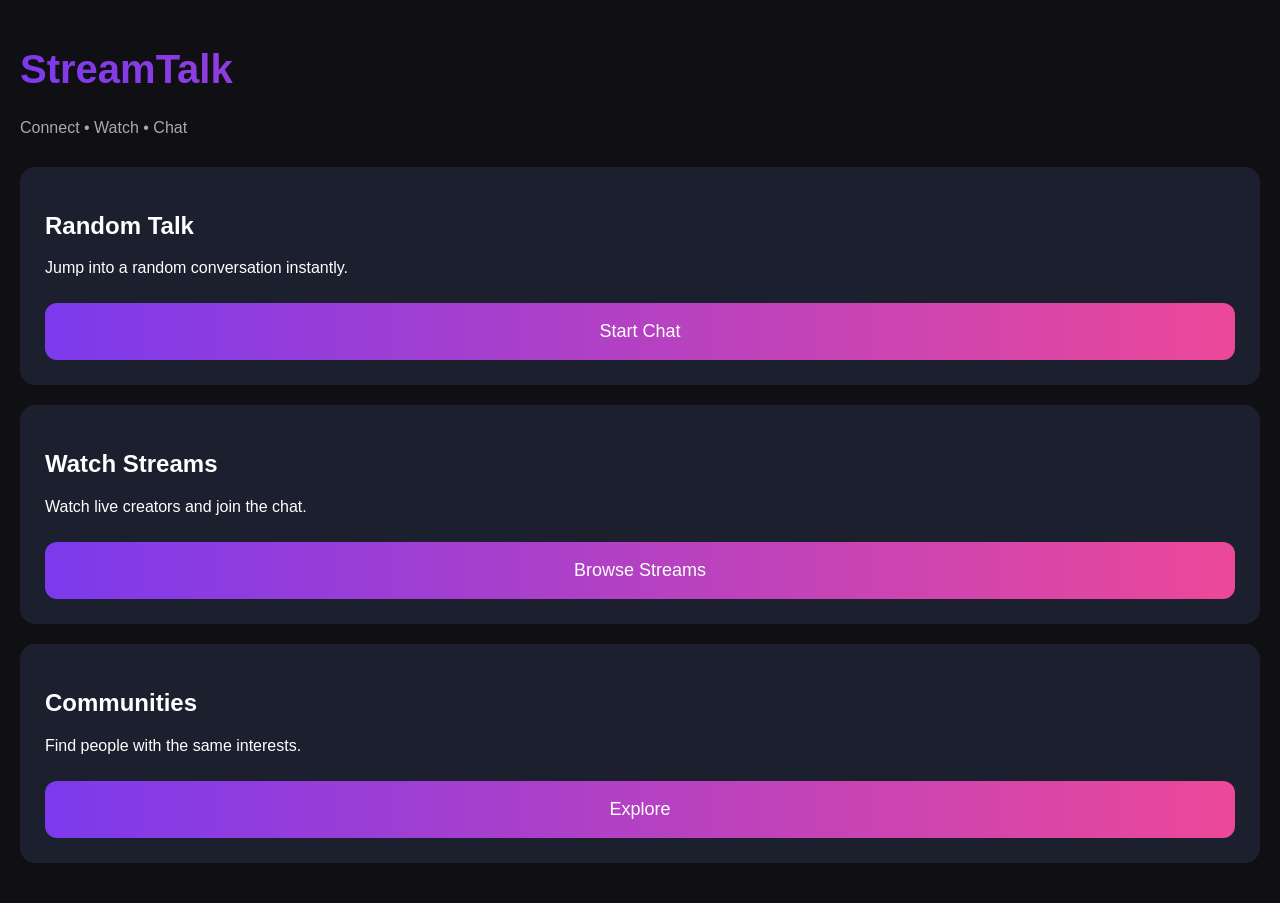
==== index.html @ 2873b9b7 "Create index.html" ====
<!DOCTYPE html>
<html>

<head>
<meta name="viewport" content="width=device-width, initial-scale=1">
<title>StreamTalk</title>

<style>

body{
background:#0f0f14;
color:white;
font-family:Arial;
margin:0;
padding:20px;
}

h1{
font-size:40px;
background:linear-gradient(90deg,#7c3aed,#ec4899);
-webkit-background-clip:text;
color:transparent;
}

.tagline{
color:#aaa;
margin-bottom:30px;
}

.card{
background:#1c1f2e;
padding:25px;
border-radius:15px;
margin-bottom:20px;
}

button{
width:100%;
padding:18px;
border:none;
border-radius:12px;
font-size:18px;
background:linear-gradient(90deg,#7c3aed,#ec4899);
color:white;
margin-top:10px;
}

</style>

</head>

<body>

<h1>StreamTalk</h1>

<p class="tagline">Connect • Watch • Chat</p>

<div class="card">

<h2>Random Talk</h2>
<p>Jump into a random conversation instantly.</p>

<button>Start Chat</button>

</div>

<div class="card">

<h2>Watch Streams</h2>
<p>Watch live creators and join the chat.</p>

<button>Browse Streams</button>

</div>

<div class="card">

<h2>Communities</h2>
<p>Find people with the same interests.</p>

<button>Explore</button>

</div>

</body>

</html>
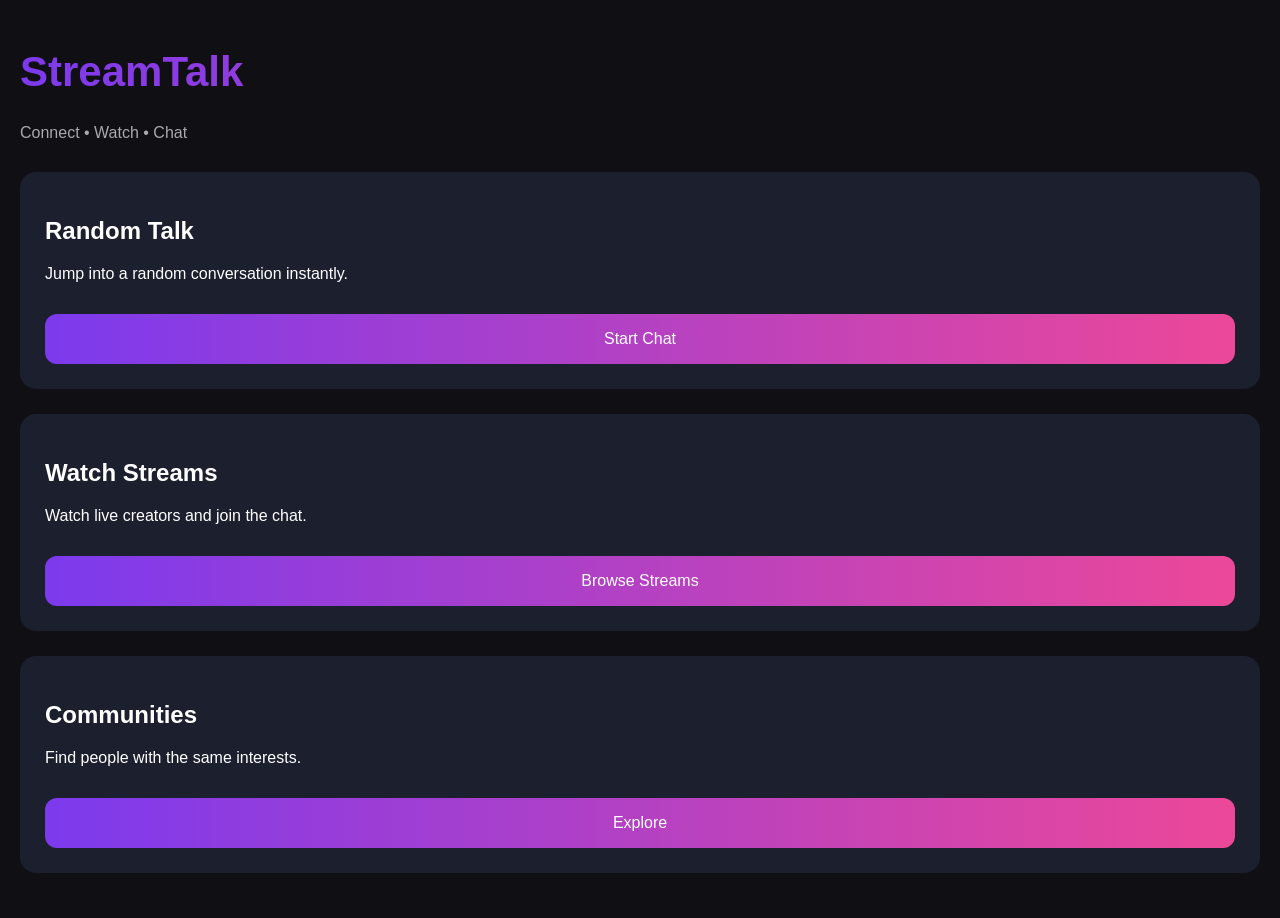
==== commit ec9d1a88: "Update index.html" ====
--- a/index.html
+++ b/index.html
@@ -16,13 +16,13 @@
 }
 
 h1{
-font-size:40px;
+font-size:42px;
 background:linear-gradient(90deg,#7c3aed,#ec4899);
 -webkit-background-clip:text;
 color:transparent;
 }
 
-.tagline{
+.subtitle{
 color:#aaa;
 margin-bottom:30px;
 }
@@ -30,58 +30,52 @@
 .card{
 background:#1c1f2e;
 padding:25px;
-border-radius:15px;
-margin-bottom:20px;
+border-radius:16px;
+margin-bottom:25px;
 }
 
 button{
 width:100%;
-padding:18px;
+padding:16px;
 border:none;
 border-radius:12px;
-font-size:18px;
+font-size:16px;
+margin-top:15px;
 background:linear-gradient(90deg,#7c3aed,#ec4899);
 color:white;
-margin-top:10px;
 }
 
 </style>
-
 </head>
 
 <body>
 
 <h1>StreamTalk</h1>
-
-<p class="tagline">Connect • Watch • Chat</p>
+<p class="subtitle">Connect • Watch • Chat</p>
 
 <div class="card">
-
 <h2>Random Talk</h2>
 <p>Jump into a random conversation instantly.</p>
 
+<a href="random.html">
 <button>Start Chat</button>
+</a>
 
 </div>
 
 <div class="card">
-
 <h2>Watch Streams</h2>
 <p>Watch live creators and join the chat.</p>
 
 <button>Browse Streams</button>
-
 </div>
 
 <div class="card">
-
 <h2>Communities</h2>
 <p>Find people with the same interests.</p>
 
 <button>Explore</button>
-
 </div>
 
 </body>
-
 </html>
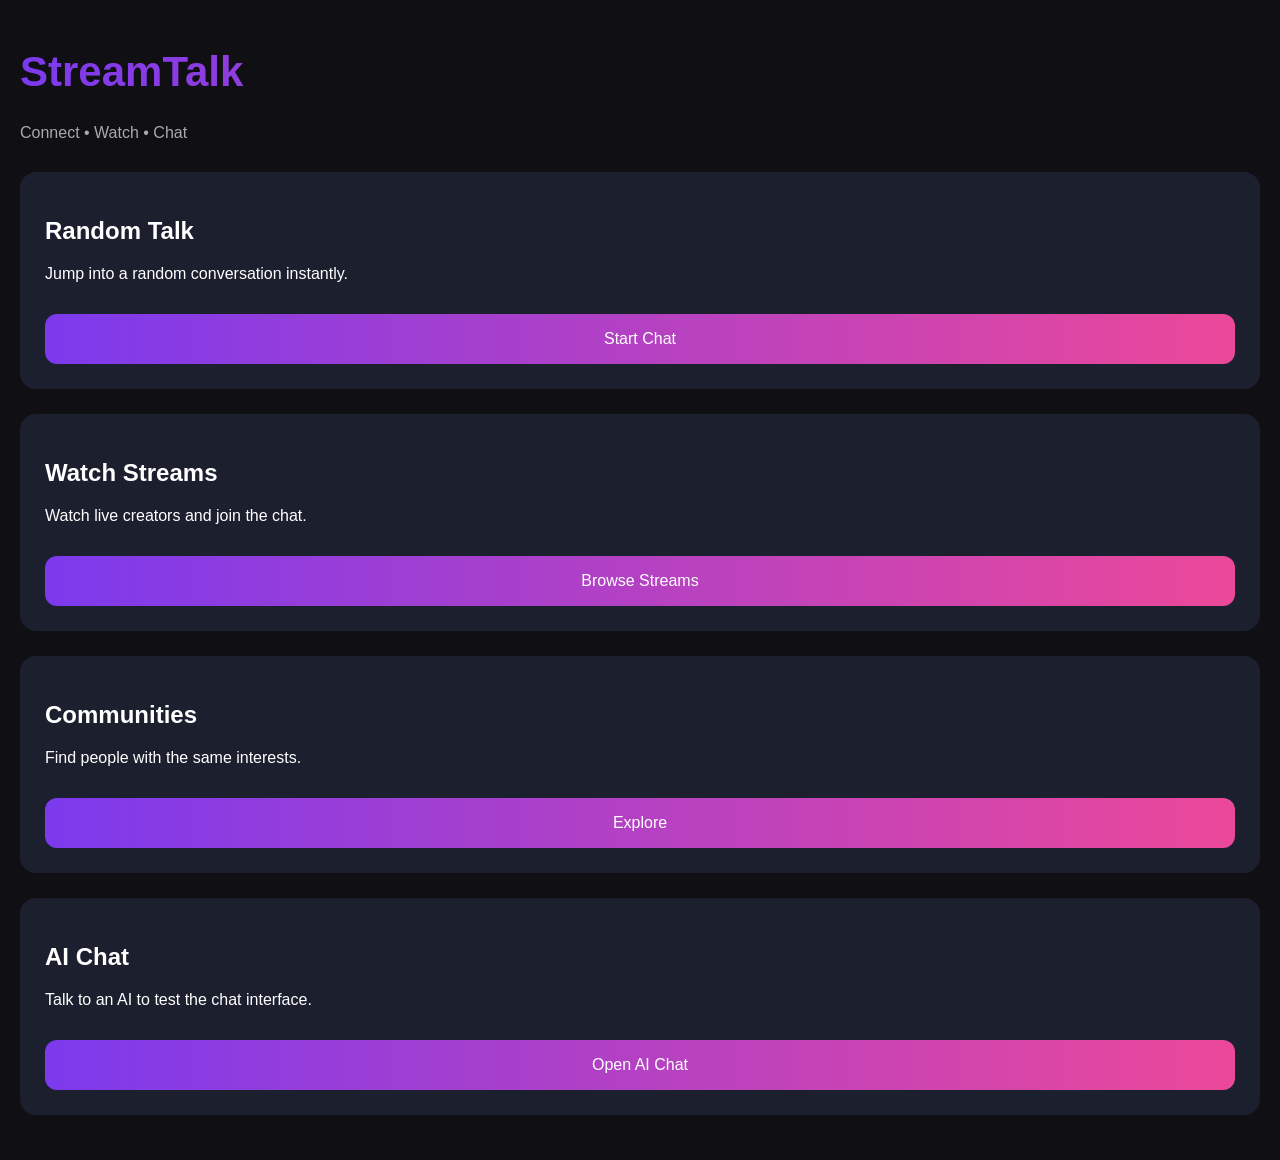
==== commit d709d028: "Update index.html" ====
--- a/index.html
+++ b/index.html
@@ -56,25 +56,30 @@
 <div class="card">
 <h2>Random Talk</h2>
 <p>Jump into a random conversation instantly.</p>
-
 <a href="random.html">
 <button>Start Chat</button>
 </a>
-
 </div>
 
 <div class="card">
 <h2>Watch Streams</h2>
 <p>Watch live creators and join the chat.</p>
-
 <button>Browse Streams</button>
 </div>
 
 <div class="card">
 <h2>Communities</h2>
 <p>Find people with the same interests.</p>
+<button>Explore</button>
+</div>
 
-<button>Explore</button>
+<!-- AI Chat Card -->
+<div class="card">
+<h2>AI Chat</h2>
+<p>Talk to an AI to test the chat interface.</p>
+<a href="ai/random-chat.html">
+<button>Open AI Chat</button>
+</a>
 </div>
 
 </body>
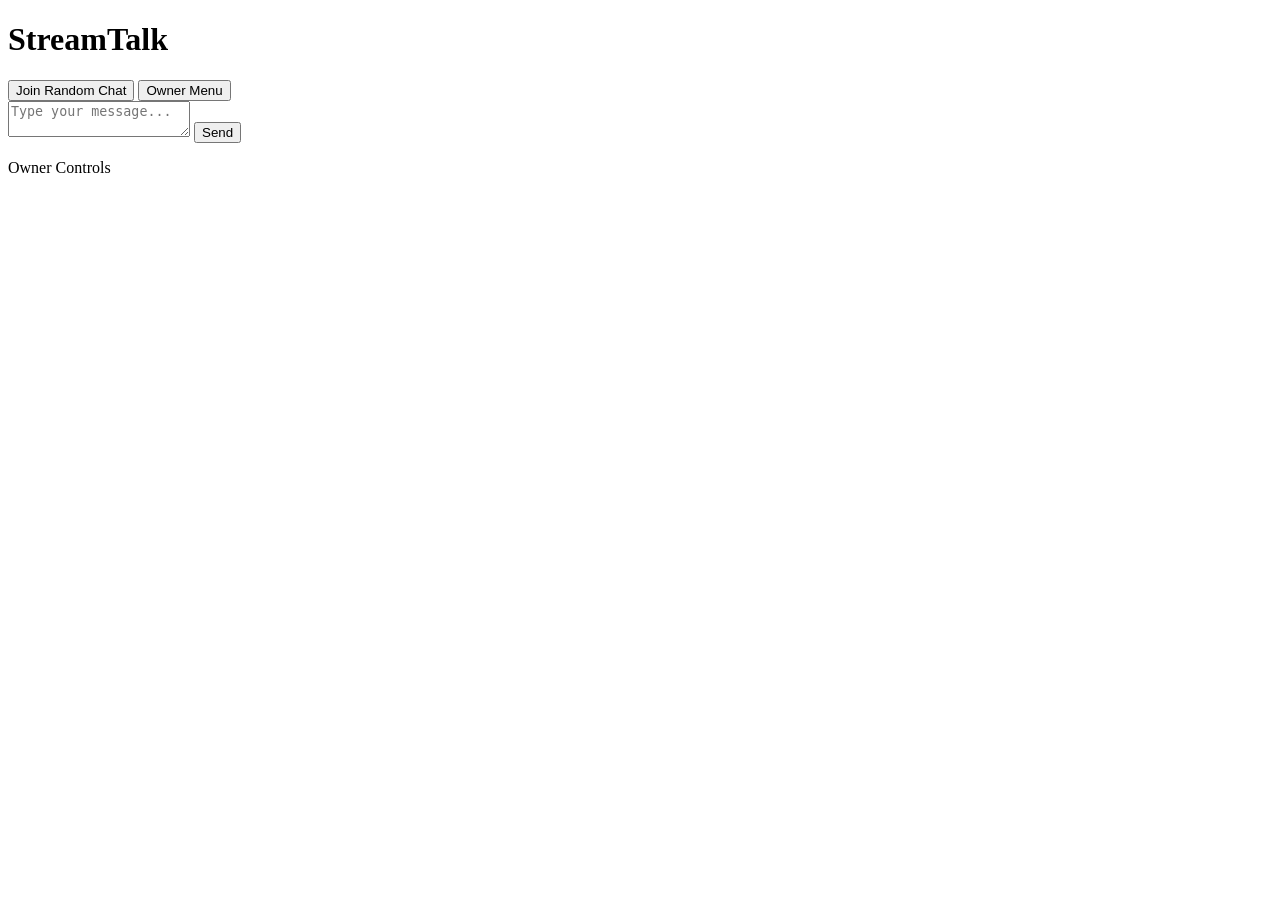
==== commit 82a2bf0e: "Update index.html" ====
--- a/index.html
+++ b/index.html
@@ -1,86 +1,28 @@
 <!DOCTYPE html>
-<html>
+<html lang="en">
+<head>
+<meta charset="UTF-8" />
+<meta name="viewport" content="width=device-width, initial-scale=1.0" />
+<title>StreamTalk</title>
+<link rel="stylesheet" href="style.css" />
+</head>
+<body>
+<h1>StreamTalk</h1>
+<button id="joinRandom">Join Random Chat</button>
+<button id="ownerMenuBtn">Owner Menu</button>
 
-<head>
-<meta name="viewport" content="width=device-width, initial-scale=1">
-<title>StreamTalk</title>
+<div id="chatBox" class="chat-box"></div>
+<textarea id="chatInput" placeholder="Type your message..."></textarea>
+<button id="sendBtn">Send</button>
 
-<style>
-
-body{
-background:#0f0f14;
-color:white;
-font-family:Arial;
-margin:0;
-padding:20px;
-}
-
-h1{
-font-size:42px;
-background:linear-gradient(90deg,#7c3aed,#ec4899);
--webkit-background-clip:text;
-color:transparent;
-}
-
-.subtitle{
-color:#aaa;
-margin-bottom:30px;
-}
-
-.card{
-background:#1c1f2e;
-padding:25px;
-border-radius:16px;
-margin-bottom:25px;
-}
-
-button{
-width:100%;
-padding:16px;
-border:none;
-border-radius:12px;
-font-size:16px;
-margin-top:15px;
-background:linear-gradient(90deg,#7c3aed,#ec4899);
-color:white;
-}
-
-</style>
-</head>
-
-<body>
-
-<h1>StreamTalk</h1>
-<p class="subtitle">Connect • Watch • Chat</p>
-
-<div class="card">
-<h2>Random Talk</h2>
-<p>Jump into a random conversation instantly.</p>
-<a href="random.html">
-<button>Start Chat</button>
-</a>
+<div id="ownerMenu" class="owner-panel">
+  <p>Owner Controls</p>
 </div>
 
-<div class="card">
-<h2>Watch Streams</h2>
-<p>Watch live creators and join the chat.</p>
-<button>Browse Streams</button>
+<div id="liveLogs" class="log-panel">
+  <div id="logsContent"></div>
 </div>
 
-<div class="card">
-<h2>Communities</h2>
-<p>Find people with the same interests.</p>
-<button>Explore</button>
-</div>
-
-<!-- AI Chat Card -->
-<div class="card">
-<h2>AI Chat</h2>
-<p>Talk to an AI to test the chat interface.</p>
-<a href="ai/random-chat.html">
-<button>Open AI Chat</button>
-</a>
-</div>
-
+<script type="module" src="app.js"></script>
 </body>
 </html>
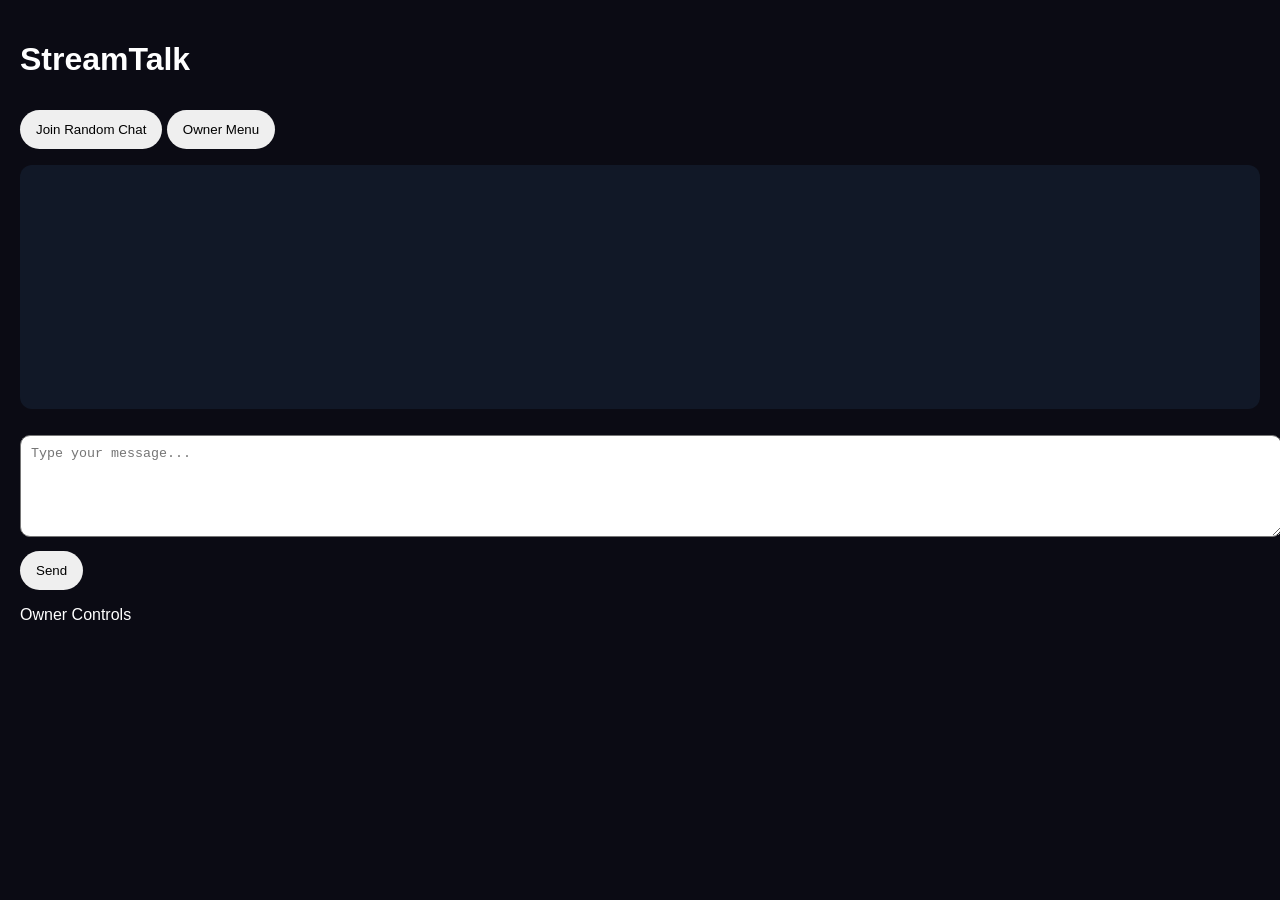
==== commit e2cbdf76: "Update index.html" ====
--- a/index.html
+++ b/index.html
@@ -23,6 +23,6 @@
   <div id="logsContent"></div>
 </div>
 
-<script type="module" src="app.js"></script>
+<script src="app.js"></script>
 </body>
 </html>
--- a/style.css
+++ b/style.css
@@ -0,0 +1,30 @@
+body {
+  background: #0b0b14;
+  color: white;
+  font-family: Arial, sans-serif;
+  margin: 0;
+  padding: 20px;
+}
+
+.chat-box {
+  min-height: 220px;
+  background: #111827;
+  border-radius: 12px;
+  padding: 12px;
+  margin: 16px 0;
+}
+
+textarea {
+  width: 100%;
+  min-height: 80px;
+  margin-top: 10px;
+  border-radius: 10px;
+  padding: 10px;
+}
+
+button {
+  margin-top: 10px;
+  padding: 12px 16px;
+  border: none;
+  border-radius: 999px;
+}
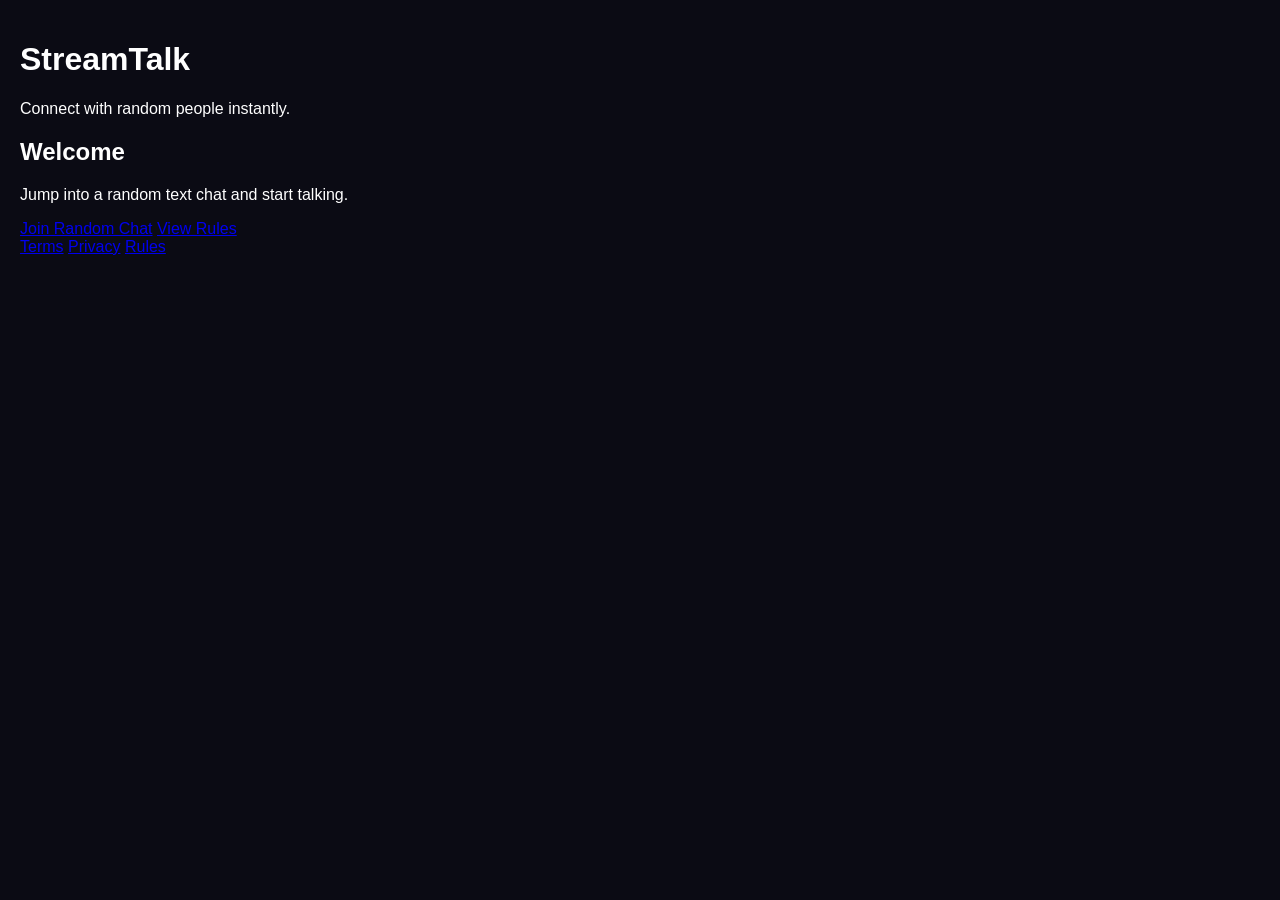
==== commit 741b1504: "Update index.html" ====
--- a/index.html
+++ b/index.html
@@ -1,28 +1,31 @@
 <!DOCTYPE html>
 <html lang="en">
 <head>
-<meta charset="UTF-8" />
-<meta name="viewport" content="width=device-width, initial-scale=1.0" />
-<title>StreamTalk</title>
-<link rel="stylesheet" href="style.css" />
+  <meta charset="UTF-8" />
+  <meta name="viewport" content="width=device-width, initial-scale=1.0" />
+  <title>StreamTalk</title>
+  <link rel="stylesheet" href="style.css" />
 </head>
 <body>
-<h1>StreamTalk</h1>
-<button id="joinRandom">Join Random Chat</button>
-<button id="ownerMenuBtn">Owner Menu</button>
+  <div class="page">
+    <h1>StreamTalk</h1>
+    <p class="subtitle">Connect with random people instantly.</p>
 
-<div id="chatBox" class="chat-box"></div>
-<textarea id="chatInput" placeholder="Type your message..."></textarea>
-<button id="sendBtn">Send</button>
+    <div class="card">
+      <h2>Welcome</h2>
+      <p>Jump into a random text chat and start talking.</p>
 
-<div id="ownerMenu" class="owner-panel">
-  <p>Owner Controls</p>
-</div>
+      <div class="home-buttons">
+        <a class="main-btn" href="random.html">Join Random Chat</a>
+        <a class="secondary-btn" href="rules.html">View Rules</a>
+      </div>
+    </div>
 
-<div id="liveLogs" class="log-panel">
-  <div id="logsContent"></div>
-</div>
-
-<script src="app.js"></script>
+    <div class="links">
+      <a href="terms.html">Terms</a>
+      <a href="privacy.html">Privacy</a>
+      <a href="rules.html">Rules</a>
+    </div>
+  </div>
 </body>
 </html>
